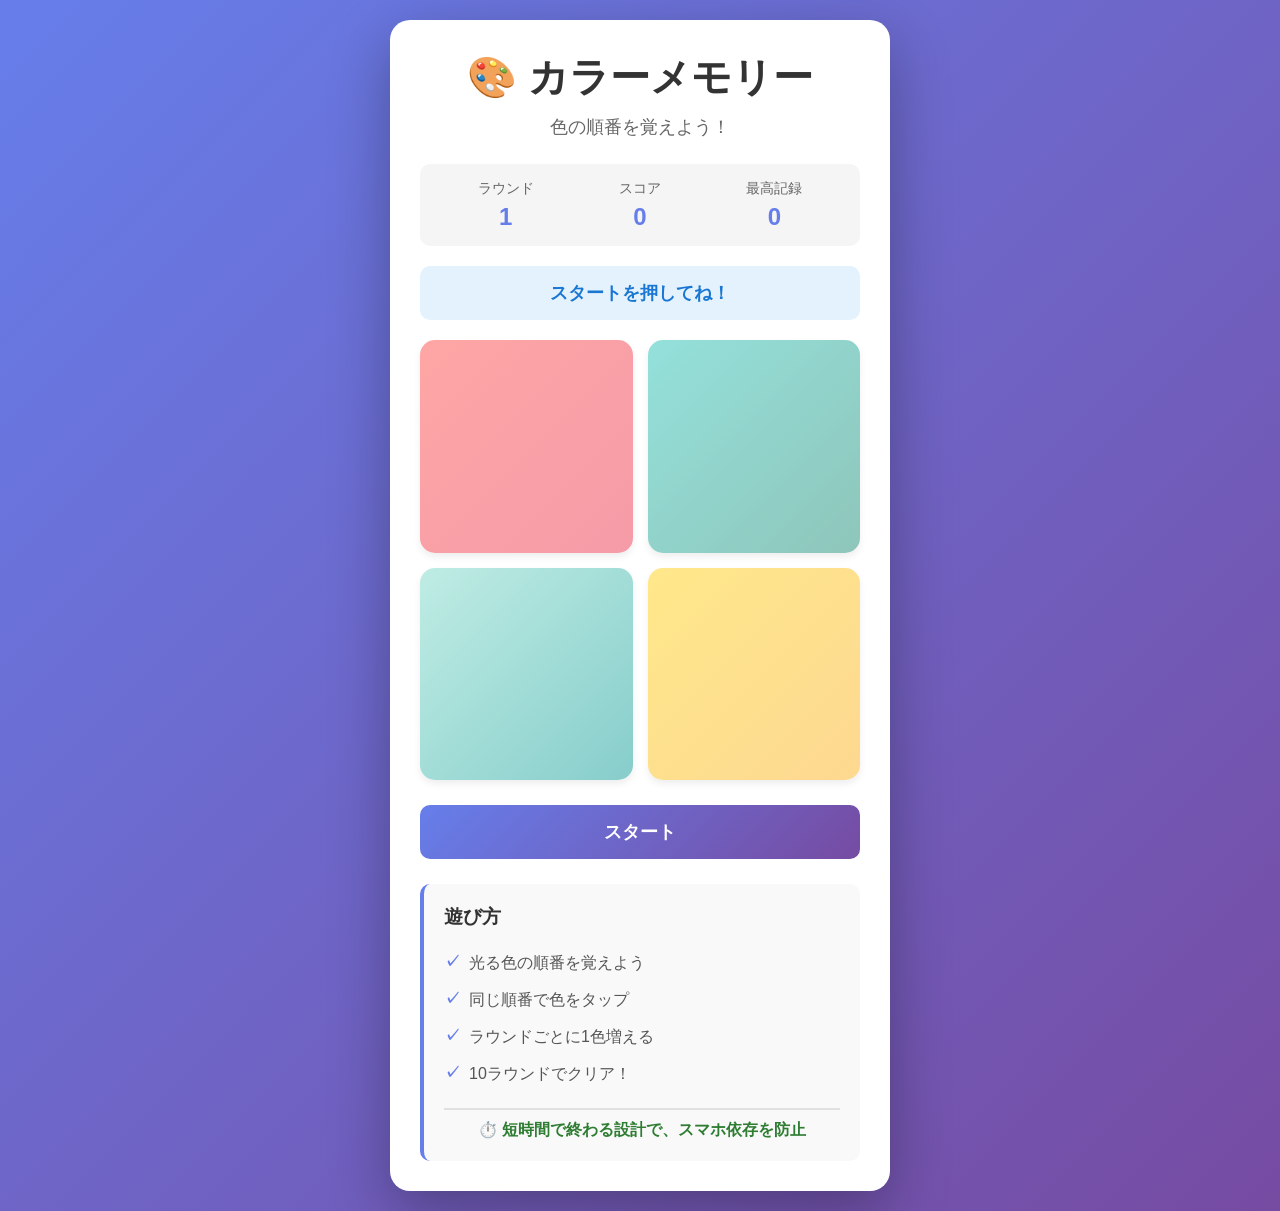
==== index.html @ 07cfcf77 "Add Color Memory casual game to prevent smartphone addiction Features: - Simple memory game with col" ====
<!DOCTYPE html>
<html lang="ja">
<head>
    <meta charset="UTF-8">
    <meta name="viewport" content="width=device-width, initial-scale=1.0">
    <title>カラーメモリー - 短時間暇つぶしゲーム</title>
    <link rel="stylesheet" href="style.css">
</head>
<body>
    <div class="container">
        <header>
            <h1>🎨 カラーメモリー</h1>
            <p class="subtitle">色の順番を覚えよう！</p>
        </header>

        <div class="game-info">
            <div class="info-item">
                <span class="label">ラウンド</span>
                <span class="value" id="round">1</span>
            </div>
            <div class="info-item">
                <span class="label">スコア</span>
                <span class="value" id="score">0</span>
            </div>
            <div class="info-item">
                <span class="label">最高記録</span>
                <span class="value" id="highscore">0</span>
            </div>
        </div>

        <div class="message" id="message">スタートを押してね！</div>

        <div class="color-grid" id="colorGrid">
            <button class="color-button red" data-color="red"></button>
            <button class="color-button blue" data-color="blue"></button>
            <button class="color-button green" data-color="green"></button>
            <button class="color-button yellow" data-color="yellow"></button>
        </div>

        <div class="controls">
            <button class="btn btn-start" id="startBtn">スタート</button>
            <button class="btn btn-reset" id="resetBtn" style="display: none;">もう一度</button>
        </div>

        <div class="game-rules">
            <h3>遊び方</h3>
            <ul>
                <li>光る色の順番を覚えよう</li>
                <li>同じ順番で色をタップ</li>
                <li>ラウンドごとに1色増える</li>
                <li>10ラウンドでクリア！</li>
            </ul>
            <p class="anti-addiction">⏱️ 短時間で終わる設計で、スマホ依存を防止</p>
        </div>
    </div>

    <script src="game.js"></script>
</body>
</html>
---- style.css ----
* {
    margin: 0;
    padding: 0;
    box-sizing: border-box;
}

body {
    font-family: 'Arial', 'Hiragino Sans', 'Meiryo', sans-serif;
    background: linear-gradient(135deg, #667eea 0%, #764ba2 100%);
    min-height: 100vh;
    display: flex;
    justify-content: center;
    align-items: center;
    padding: 20px;
}

.container {
    background: white;
    border-radius: 20px;
    padding: 30px;
    max-width: 500px;
    width: 100%;
    box-shadow: 0 20px 60px rgba(0, 0, 0, 0.3);
}

header {
    text-align: center;
    margin-bottom: 25px;
}

h1 {
    color: #333;
    font-size: 2.5em;
    margin-bottom: 10px;
}

.subtitle {
    color: #666;
    font-size: 1.1em;
}

.game-info {
    display: flex;
    justify-content: space-around;
    margin-bottom: 20px;
    padding: 15px;
    background: #f5f5f5;
    border-radius: 10px;
}

.info-item {
    text-align: center;
}

.label {
    display: block;
    font-size: 0.9em;
    color: #666;
    margin-bottom: 5px;
}

.value {
    display: block;
    font-size: 1.5em;
    font-weight: bold;
    color: #667eea;
}

.message {
    text-align: center;
    padding: 15px;
    margin-bottom: 20px;
    background: #e3f2fd;
    border-radius: 10px;
    font-size: 1.1em;
    color: #1976d2;
    font-weight: bold;
    min-height: 50px;
    display: flex;
    align-items: center;
    justify-content: center;
}

.message.success {
    background: #e8f5e9;
    color: #2e7d32;
}

.message.error {
    background: #ffebee;
    color: #c62828;
}

.color-grid {
    display: grid;
    grid-template-columns: repeat(2, 1fr);
    gap: 15px;
    margin-bottom: 25px;
}

.color-button {
    width: 100%;
    aspect-ratio: 1;
    border: none;
    border-radius: 15px;
    cursor: pointer;
    transition: all 0.3s ease;
    box-shadow: 0 4px 6px rgba(0, 0, 0, 0.1);
    position: relative;
    overflow: hidden;
}

.color-button:hover:not(:disabled) {
    transform: translateY(-5px);
    box-shadow: 0 8px 12px rgba(0, 0, 0, 0.2);
}

.color-button:active:not(:disabled) {
    transform: translateY(-2px);
}

.color-button:disabled {
    cursor: not-allowed;
    opacity: 0.6;
}

.color-button.red {
    background: linear-gradient(135deg, #ff6b6b 0%, #ee5a6f 100%);
}

.color-button.blue {
    background: linear-gradient(135deg, #4ecdc4 0%, #44a08d 100%);
}

.color-button.green {
    background: linear-gradient(135deg, #95e1d3 0%, #38ada9 100%);
}

.color-button.yellow {
    background: linear-gradient(135deg, #ffd93d 0%, #fcbf49 100%);
}

.color-button.active {
    transform: scale(0.95);
    filter: brightness(1.5);
    box-shadow: 0 0 30px rgba(255, 255, 255, 0.8);
}

.controls {
    display: flex;
    gap: 10px;
    justify-content: center;
    margin-bottom: 25px;
}

.btn {
    padding: 15px 30px;
    font-size: 1.1em;
    font-weight: bold;
    border: none;
    border-radius: 10px;
    cursor: pointer;
    transition: all 0.3s ease;
    font-family: inherit;
}

.btn-start {
    background: linear-gradient(135deg, #667eea 0%, #764ba2 100%);
    color: white;
    flex: 1;
}

.btn-start:hover {
    transform: translateY(-2px);
    box-shadow: 0 6px 12px rgba(102, 126, 234, 0.4);
}

.btn-reset {
    background: linear-gradient(135deg, #f093fb 0%, #f5576c 100%);
    color: white;
    flex: 1;
}

.btn-reset:hover {
    transform: translateY(-2px);
    box-shadow: 0 6px 12px rgba(245, 87, 108, 0.4);
}

.btn:active {
    transform: translateY(0);
}

.game-rules {
    background: #f9f9f9;
    padding: 20px;
    border-radius: 10px;
    border-left: 4px solid #667eea;
}

.game-rules h3 {
    color: #333;
    margin-bottom: 15px;
    font-size: 1.2em;
}

.game-rules ul {
    list-style: none;
    margin-bottom: 15px;
}

.game-rules li {
    padding: 8px 0;
    color: #555;
    position: relative;
    padding-left: 25px;
}

.game-rules li::before {
    content: "✓";
    position: absolute;
    left: 0;
    color: #667eea;
    font-weight: bold;
}

.anti-addiction {
    text-align: center;
    color: #2e7d32;
    font-weight: bold;
    margin-top: 10px;
    padding-top: 10px;
    border-top: 2px solid #e0e0e0;
}

@media (max-width: 480px) {
    .container {
        padding: 20px;
    }

    h1 {
        font-size: 2em;
    }

    .game-info {
        flex-direction: column;
        gap: 10px;
    }

    .color-grid {
        gap: 10px;
    }
}

/* アニメーション */
@keyframes pulse {
    0%, 100% {
        transform: scale(1);
    }
    50% {
        transform: scale(1.05);
    }
}

.pulse {
    animation: pulse 0.5s ease-in-out;
}
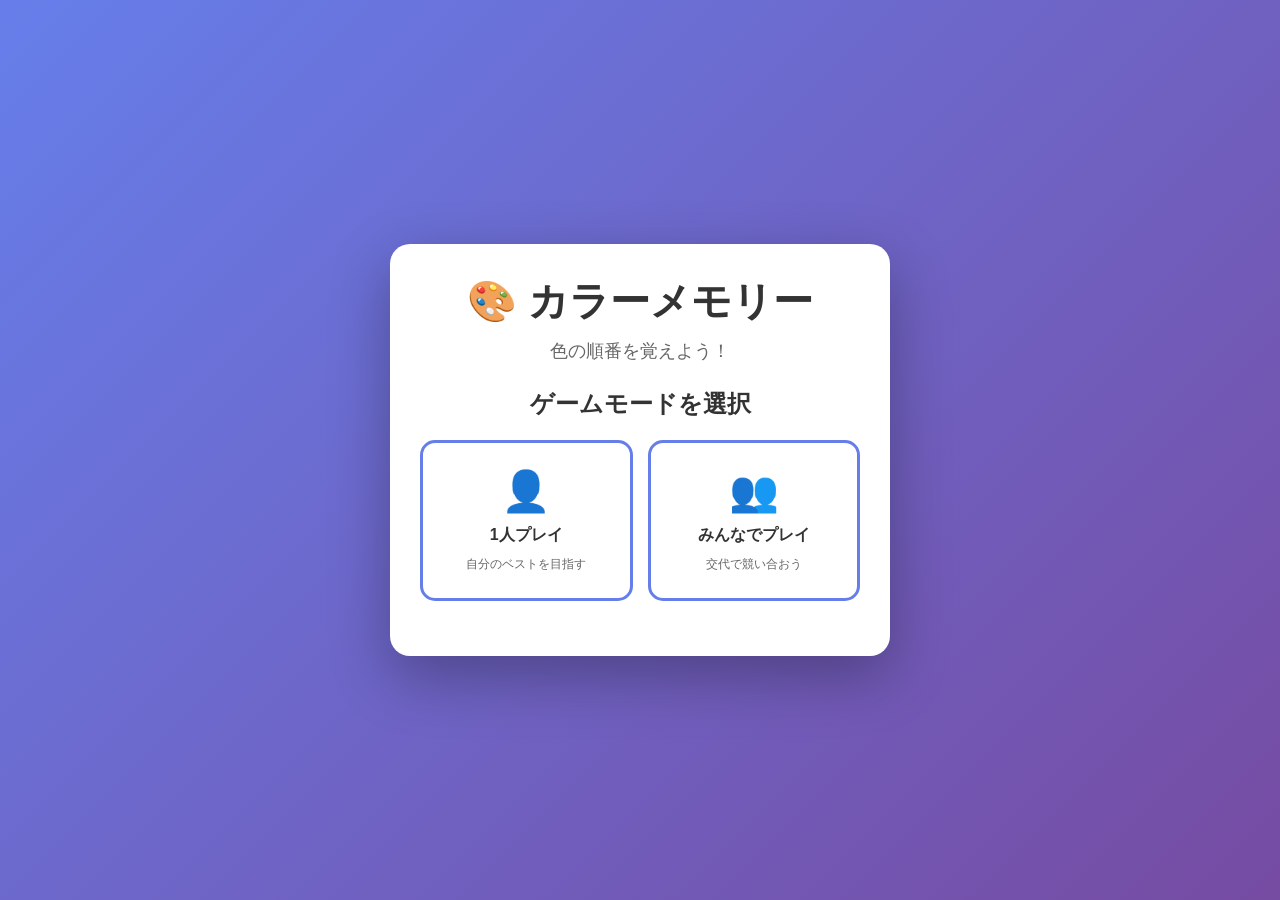
==== commit 91b06bf1: "Add multiplayer mode (2-4 players) with turn-based gameplay Features: - Mode selection screen (singl" ====
--- a/index.html
+++ b/index.html
@@ -13,44 +13,92 @@
             <p class="subtitle">色の順番を覚えよう！</p>
         </header>
 
-        <div class="game-info">
-            <div class="info-item">
-                <span class="label">ラウンド</span>
-                <span class="value" id="round">1</span>
-            </div>
-            <div class="info-item">
-                <span class="label">スコア</span>
-                <span class="value" id="score">0</span>
-            </div>
-            <div class="info-item">
-                <span class="label">最高記録</span>
-                <span class="value" id="highscore">0</span>
+        <!-- モード選択画面 -->
+        <div class="mode-selection" id="modeSelection">
+            <h2>ゲームモードを選択</h2>
+            <div class="mode-buttons">
+                <button class="mode-btn" id="singlePlayerBtn">
+                    <span class="mode-icon">👤</span>
+                    <span class="mode-title">1人プレイ</span>
+                    <span class="mode-desc">自分のベストを目指す</span>
+                </button>
+                <button class="mode-btn" id="multiPlayerBtn">
+                    <span class="mode-icon">👥</span>
+                    <span class="mode-title">みんなでプレイ</span>
+                    <span class="mode-desc">交代で競い合おう</span>
+                </button>
             </div>
         </div>
 
-        <div class="message" id="message">スタートを押してね！</div>
-
-        <div class="color-grid" id="colorGrid">
-            <button class="color-button red" data-color="red"></button>
-            <button class="color-button blue" data-color="blue"></button>
-            <button class="color-button green" data-color="green"></button>
-            <button class="color-button yellow" data-color="yellow"></button>
+        <!-- プレイヤー設定画面 -->
+        <div class="player-setup" id="playerSetup" style="display: none;">
+            <h2>プレイヤー設定</h2>
+            <div class="player-count">
+                <label>人数を選択:</label>
+                <select id="playerCount">
+                    <option value="2">2人</option>
+                    <option value="3">3人</option>
+                    <option value="4">4人</option>
+                </select>
+            </div>
+            <div class="player-names" id="playerNames"></div>
+            <button class="btn btn-start" id="startMultiplayerBtn">ゲーム開始</button>
+            <button class="btn btn-back" id="backToModeBtn">戻る</button>
         </div>
 
-        <div class="controls">
-            <button class="btn btn-start" id="startBtn">スタート</button>
-            <button class="btn btn-reset" id="resetBtn" style="display: none;">もう一度</button>
-        </div>
+        <!-- ゲーム画面 -->
+        <div class="game-screen" id="gameScreen" style="display: none;">
+            <!-- 現在のプレイヤー表示 -->
+            <div class="current-player" id="currentPlayerDisplay" style="display: none;">
+                <span class="player-label">プレイヤー:</span>
+                <span class="player-name" id="currentPlayerName"></span>
+            </div>
 
-        <div class="game-rules">
-            <h3>遊び方</h3>
-            <ul>
-                <li>光る色の順番を覚えよう</li>
-                <li>同じ順番で色をタップ</li>
-                <li>ラウンドごとに1色増える</li>
-                <li>10ラウンドでクリア！</li>
-            </ul>
-            <p class="anti-addiction">⏱️ 短時間で終わる設計で、スマホ依存を防止</p>
+            <div class="game-info">
+                <div class="info-item">
+                    <span class="label">ラウンド</span>
+                    <span class="value" id="round">1</span>
+                </div>
+                <div class="info-item">
+                    <span class="label">スコア</span>
+                    <span class="value" id="score">0</span>
+                </div>
+                <div class="info-item">
+                    <span class="label">最高記録</span>
+                    <span class="value" id="highscore">0</span>
+                </div>
+            </div>
+
+            <div class="message" id="message">スタートを押してね！</div>
+
+            <div class="color-grid" id="colorGrid">
+                <button class="color-button red" data-color="red"></button>
+                <button class="color-button blue" data-color="blue"></button>
+                <button class="color-button green" data-color="green"></button>
+                <button class="color-button yellow" data-color="yellow"></button>
+            </div>
+
+            <div class="controls">
+                <button class="btn btn-start" id="startBtn">スタート</button>
+                <button class="btn btn-reset" id="resetBtn" style="display: none;">もう一度</button>
+            </div>
+
+            <!-- リーダーボード（マルチプレイヤー用） -->
+            <div class="leaderboard" id="leaderboard" style="display: none;">
+                <h3>スコアボード</h3>
+                <div class="leaderboard-list" id="leaderboardList"></div>
+            </div>
+
+            <div class="game-rules">
+                <h3>遊び方</h3>
+                <ul>
+                    <li>光る色の順番を覚えよう</li>
+                    <li>同じ順番で色をタップ</li>
+                    <li>ラウンドごとに1色増える</li>
+                    <li>10ラウンドでクリア！</li>
+                </ul>
+                <p class="anti-addiction">⏱️ 短時間で終わる設計で、スマホ依存を防止</p>
+            </div>
         </div>
     </div>
 
--- a/style.css
+++ b/style.css
@@ -264,3 +264,248 @@
 .pulse {
     animation: pulse 0.5s ease-in-out;
 }
+
+/* モード選択画面 */
+.mode-selection {
+    margin-bottom: 25px;
+}
+
+.mode-selection h2 {
+    text-align: center;
+    color: #333;
+    margin-bottom: 20px;
+    font-size: 1.5em;
+}
+
+.mode-buttons {
+    display: grid;
+    grid-template-columns: repeat(2, 1fr);
+    gap: 15px;
+}
+
+.mode-btn {
+    background: white;
+    border: 3px solid #667eea;
+    border-radius: 15px;
+    padding: 25px 15px;
+    cursor: pointer;
+    transition: all 0.3s ease;
+    display: flex;
+    flex-direction: column;
+    align-items: center;
+    gap: 10px;
+}
+
+.mode-btn:hover {
+    background: linear-gradient(135deg, #667eea 0%, #764ba2 100%);
+    transform: translateY(-5px);
+    box-shadow: 0 8px 16px rgba(102, 126, 234, 0.4);
+}
+
+.mode-btn:hover .mode-icon,
+.mode-btn:hover .mode-title,
+.mode-btn:hover .mode-desc {
+    color: white;
+}
+
+.mode-icon {
+    font-size: 3em;
+}
+
+.mode-title {
+    font-size: 1.2em;
+    font-weight: bold;
+    color: #333;
+}
+
+.mode-desc {
+    font-size: 0.9em;
+    color: #666;
+    text-align: center;
+}
+
+/* プレイヤー設定画面 */
+.player-setup {
+    margin-bottom: 25px;
+}
+
+.player-setup h2 {
+    text-align: center;
+    color: #333;
+    margin-bottom: 20px;
+    font-size: 1.5em;
+}
+
+.player-count {
+    margin-bottom: 20px;
+    text-align: center;
+}
+
+.player-count label {
+    display: block;
+    margin-bottom: 10px;
+    color: #555;
+    font-weight: bold;
+}
+
+.player-count select {
+    padding: 10px 20px;
+    font-size: 1.1em;
+    border: 2px solid #667eea;
+    border-radius: 8px;
+    cursor: pointer;
+    background: white;
+    color: #333;
+}
+
+.player-names {
+    display: flex;
+    flex-direction: column;
+    gap: 15px;
+    margin-bottom: 20px;
+}
+
+.player-input {
+    display: flex;
+    align-items: center;
+    gap: 10px;
+}
+
+.player-input label {
+    min-width: 100px;
+    font-weight: bold;
+    color: #555;
+}
+
+.player-input input {
+    flex: 1;
+    padding: 12px;
+    font-size: 1em;
+    border: 2px solid #e0e0e0;
+    border-radius: 8px;
+    transition: border-color 0.3s ease;
+}
+
+.player-input input:focus {
+    outline: none;
+    border-color: #667eea;
+}
+
+.btn-back {
+    background: linear-gradient(135deg, #95a5a6 0%, #7f8c8d 100%);
+    color: white;
+    flex: 1;
+    margin-top: 10px;
+}
+
+.btn-back:hover {
+    transform: translateY(-2px);
+    box-shadow: 0 6px 12px rgba(127, 140, 141, 0.4);
+}
+
+/* 現在のプレイヤー表示 */
+.current-player {
+    text-align: center;
+    padding: 15px;
+    margin-bottom: 15px;
+    background: linear-gradient(135deg, #667eea 0%, #764ba2 100%);
+    border-radius: 10px;
+    color: white;
+}
+
+.player-label {
+    font-size: 0.9em;
+    opacity: 0.9;
+}
+
+.player-name {
+    font-size: 1.5em;
+    font-weight: bold;
+    margin-left: 10px;
+}
+
+/* リーダーボード */
+.leaderboard {
+    background: #f9f9f9;
+    padding: 20px;
+    border-radius: 10px;
+    margin-bottom: 20px;
+    border-left: 4px solid #667eea;
+}
+
+.leaderboard h3 {
+    color: #333;
+    margin-bottom: 15px;
+    font-size: 1.2em;
+    text-align: center;
+}
+
+.leaderboard-list {
+    display: flex;
+    flex-direction: column;
+    gap: 10px;
+}
+
+.leaderboard-item {
+    display: flex;
+    justify-content: space-between;
+    align-items: center;
+    padding: 12px 15px;
+    background: white;
+    border-radius: 8px;
+    border: 2px solid #e0e0e0;
+    transition: all 0.3s ease;
+}
+
+.leaderboard-item.rank-1 {
+    border-color: #ffd700;
+    background: linear-gradient(135deg, #fff9e6 0%, #fffbf0 100%);
+}
+
+.leaderboard-item.rank-2 {
+    border-color: #c0c0c0;
+    background: linear-gradient(135deg, #f5f5f5 0%, #fafafa 100%);
+}
+
+.leaderboard-item.rank-3 {
+    border-color: #cd7f32;
+    background: linear-gradient(135deg, #fff0e6 0%, #fff5ed 100%);
+}
+
+.player-info {
+    display: flex;
+    align-items: center;
+    gap: 10px;
+}
+
+.rank-badge {
+    font-size: 1.5em;
+    min-width: 35px;
+    text-align: center;
+}
+
+.player-name-leaderboard {
+    font-weight: bold;
+    color: #333;
+}
+
+.player-score {
+    font-size: 1.3em;
+    font-weight: bold;
+    color: #667eea;
+}
+
+@media (max-width: 480px) {
+    .mode-buttons {
+        grid-template-columns: 1fr;
+    }
+
+    .player-input {
+        flex-direction: column;
+        align-items: stretch;
+    }
+
+    .player-input label {
+        min-width: auto;
+    }
+}
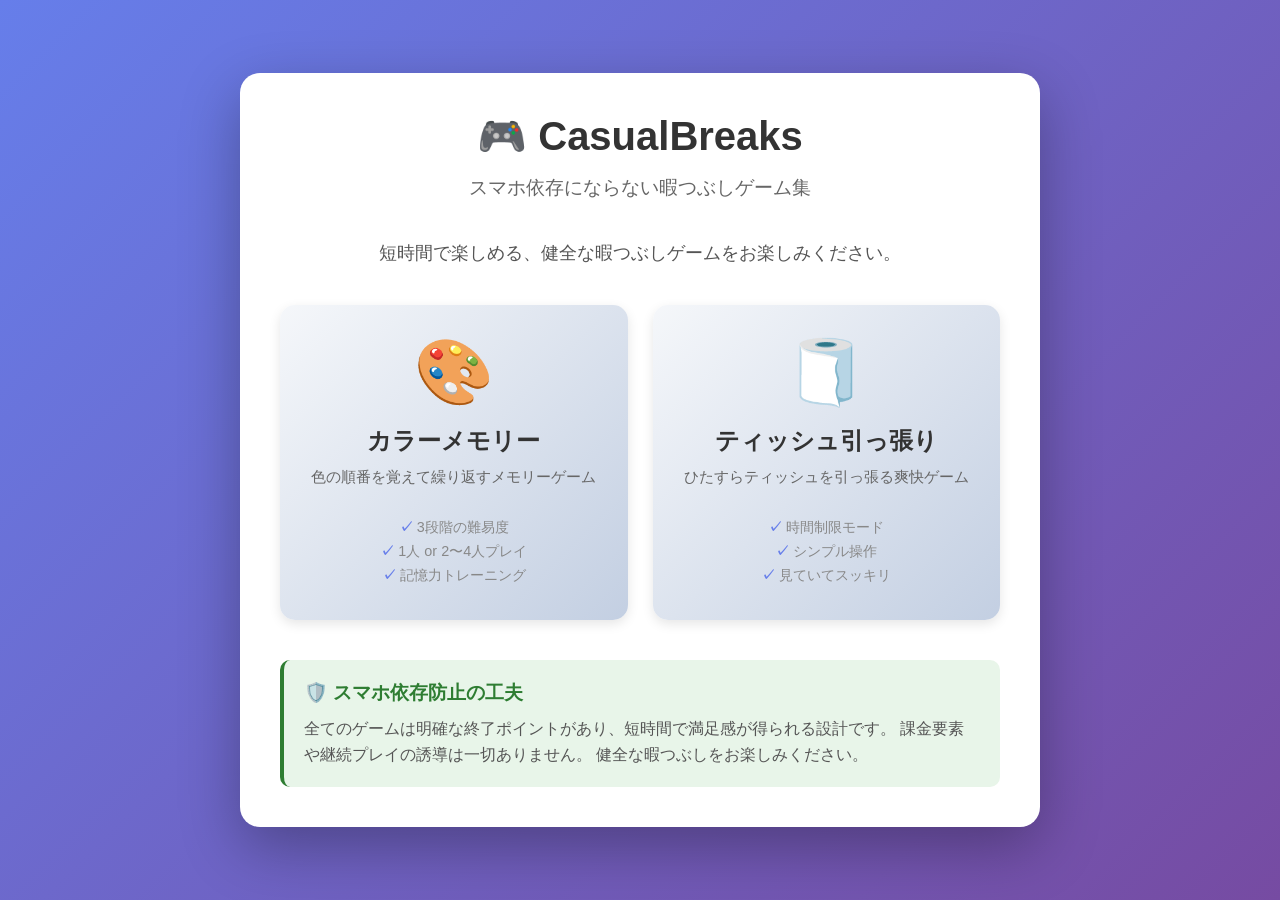
==== commit 7fb996fa: "Add tissue pulling game and reorganize project structure New Game: Tissue Pull - Time-limited tissue" ====
--- a/index.html
+++ b/index.html
@@ -3,105 +3,195 @@
 <head>
     <meta charset="UTF-8">
     <meta name="viewport" content="width=device-width, initial-scale=1.0">
-    <title>カラーメモリー - 短時間暇つぶしゲーム</title>
-    <link rel="stylesheet" href="style.css">
+    <title>CasualBreaks - スマホ依存にならない暇つぶしゲーム集</title>
+    <style>
+        * {
+            margin: 0;
+            padding: 0;
+            box-sizing: border-box;
+        }
+
+        body {
+            font-family: 'Arial', 'Hiragino Sans', 'Meiryo', sans-serif;
+            background: linear-gradient(135deg, #667eea 0%, #764ba2 100%);
+            min-height: 100vh;
+            display: flex;
+            justify-content: center;
+            align-items: center;
+            padding: 20px;
+        }
+
+        .container {
+            background: white;
+            border-radius: 20px;
+            padding: 40px;
+            max-width: 800px;
+            width: 100%;
+            box-shadow: 0 20px 60px rgba(0, 0, 0, 0.3);
+        }
+
+        header {
+            text-align: center;
+            margin-bottom: 40px;
+        }
+
+        h1 {
+            color: #333;
+            font-size: 2.5em;
+            margin-bottom: 15px;
+        }
+
+        .subtitle {
+            color: #666;
+            font-size: 1.2em;
+        }
+
+        .description {
+            text-align: center;
+            margin-bottom: 40px;
+            color: #555;
+            font-size: 1.1em;
+        }
+
+        .game-grid {
+            display: grid;
+            grid-template-columns: repeat(auto-fit, minmax(300px, 1fr));
+            gap: 25px;
+            margin-bottom: 40px;
+        }
+
+        .game-card {
+            background: linear-gradient(135deg, #f5f7fa 0%, #c3cfe2 100%);
+            border-radius: 15px;
+            padding: 30px;
+            text-decoration: none;
+            color: #333;
+            transition: all 0.3s ease;
+            box-shadow: 0 4px 12px rgba(0, 0, 0, 0.1);
+            display: flex;
+            flex-direction: column;
+            align-items: center;
+            text-align: center;
+        }
+
+        .game-card:hover {
+            transform: translateY(-10px);
+            box-shadow: 0 12px 24px rgba(0, 0, 0, 0.2);
+        }
+
+        .game-icon {
+            font-size: 4em;
+            margin-bottom: 15px;
+        }
+
+        .game-title {
+            font-size: 1.5em;
+            font-weight: bold;
+            margin-bottom: 10px;
+            color: #333;
+        }
+
+        .game-description {
+            font-size: 0.95em;
+            color: #666;
+            margin-bottom: 15px;
+        }
+
+        .game-features {
+            list-style: none;
+            padding: 0;
+            margin-top: 10px;
+        }
+
+        .game-features li {
+            font-size: 0.9em;
+            color: #888;
+            margin: 5px 0;
+        }
+
+        .game-features li::before {
+            content: "✓ ";
+            color: #667eea;
+            font-weight: bold;
+        }
+
+        .anti-addiction-note {
+            background: #e8f5e9;
+            border-left: 4px solid #2e7d32;
+            padding: 20px;
+            border-radius: 10px;
+            margin-top: 20px;
+        }
+
+        .anti-addiction-note h3 {
+            color: #2e7d32;
+            margin-bottom: 10px;
+            font-size: 1.2em;
+        }
+
+        .anti-addiction-note p {
+            color: #555;
+            line-height: 1.6;
+        }
+
+        @media (max-width: 600px) {
+            .container {
+                padding: 20px;
+            }
+
+            h1 {
+                font-size: 2em;
+            }
+
+            .game-grid {
+                grid-template-columns: 1fr;
+            }
+        }
+    </style>
 </head>
 <body>
     <div class="container">
         <header>
-            <h1>🎨 カラーメモリー</h1>
-            <p class="subtitle">色の順番を覚えよう！</p>
+            <h1>🎮 CasualBreaks</h1>
+            <p class="subtitle">スマホ依存にならない暇つぶしゲーム集</p>
         </header>
 
-        <!-- モード選択画面 -->
-        <div class="mode-selection" id="modeSelection">
-            <h2>ゲームモードを選択</h2>
-            <div class="mode-buttons">
-                <button class="mode-btn" id="singlePlayerBtn">
-                    <span class="mode-icon">👤</span>
-                    <span class="mode-title">1人プレイ</span>
-                    <span class="mode-desc">自分のベストを目指す</span>
-                </button>
-                <button class="mode-btn" id="multiPlayerBtn">
-                    <span class="mode-icon">👥</span>
-                    <span class="mode-title">みんなでプレイ</span>
-                    <span class="mode-desc">交代で競い合おう</span>
-                </button>
-            </div>
+        <div class="description">
+            <p>短時間で楽しめる、健全な暇つぶしゲームをお楽しみください。</p>
         </div>
 
-        <!-- プレイヤー設定画面 -->
-        <div class="player-setup" id="playerSetup" style="display: none;">
-            <h2>プレイヤー設定</h2>
-            <div class="player-count">
-                <label>人数を選択:</label>
-                <select id="playerCount">
-                    <option value="2">2人</option>
-                    <option value="3">3人</option>
-                    <option value="4">4人</option>
-                </select>
-            </div>
-            <div class="player-names" id="playerNames"></div>
-            <button class="btn btn-start" id="startMultiplayerBtn">ゲーム開始</button>
-            <button class="btn btn-back" id="backToModeBtn">戻る</button>
+        <div class="game-grid">
+            <a href="color-memory.html" class="game-card">
+                <div class="game-icon">🎨</div>
+                <div class="game-title">カラーメモリー</div>
+                <div class="game-description">色の順番を覚えて繰り返すメモリーゲーム</div>
+                <ul class="game-features">
+                    <li>3段階の難易度</li>
+                    <li>1人 or 2〜4人プレイ</li>
+                    <li>記憶力トレーニング</li>
+                </ul>
+            </a>
+
+            <a href="tissue-pull.html" class="game-card">
+                <div class="game-icon">🧻</div>
+                <div class="game-title">ティッシュ引っ張り</div>
+                <div class="game-description">ひたすらティッシュを引っ張る爽快ゲーム</div>
+                <ul class="game-features">
+                    <li>時間制限モード</li>
+                    <li>シンプル操作</li>
+                    <li>見ていてスッキリ</li>
+                </ul>
+            </a>
         </div>
 
-        <!-- ゲーム画面 -->
-        <div class="game-screen" id="gameScreen" style="display: none;">
-            <!-- 現在のプレイヤー表示 -->
-            <div class="current-player" id="currentPlayerDisplay" style="display: none;">
-                <span class="player-label">プレイヤー:</span>
-                <span class="player-name" id="currentPlayerName"></span>
-            </div>
-
-            <div class="game-info">
-                <div class="info-item">
-                    <span class="label">ラウンド</span>
-                    <span class="value" id="round">1</span>
-                </div>
-                <div class="info-item">
-                    <span class="label">スコア</span>
-                    <span class="value" id="score">0</span>
-                </div>
-                <div class="info-item">
-                    <span class="label">最高記録</span>
-                    <span class="value" id="highscore">0</span>
-                </div>
-            </div>
-
-            <div class="message" id="message">スタートを押してね！</div>
-
-            <div class="color-grid" id="colorGrid">
-                <button class="color-button red" data-color="red"></button>
-                <button class="color-button blue" data-color="blue"></button>
-                <button class="color-button green" data-color="green"></button>
-                <button class="color-button yellow" data-color="yellow"></button>
-            </div>
-
-            <div class="controls">
-                <button class="btn btn-start" id="startBtn">スタート</button>
-                <button class="btn btn-reset" id="resetBtn" style="display: none;">もう一度</button>
-            </div>
-
-            <!-- リーダーボード（マルチプレイヤー用） -->
-            <div class="leaderboard" id="leaderboard" style="display: none;">
-                <h3>スコアボード</h3>
-                <div class="leaderboard-list" id="leaderboardList"></div>
-            </div>
-
-            <div class="game-rules">
-                <h3>遊び方</h3>
-                <ul>
-                    <li>光る色の順番を覚えよう</li>
-                    <li>同じ順番で色をタップ</li>
-                    <li>ラウンドごとに1色増える</li>
-                    <li>10ラウンドでクリア！</li>
-                </ul>
-                <p class="anti-addiction">⏱️ 短時間で終わる設計で、スマホ依存を防止</p>
-            </div>
+        <div class="anti-addiction-note">
+            <h3>🛡️ スマホ依存防止の工夫</h3>
+            <p>
+                全てのゲームは明確な終了ポイントがあり、短時間で満足感が得られる設計です。
+                課金要素や継続プレイの誘導は一切ありません。
+                健全な暇つぶしをお楽しみください。
+            </p>
         </div>
     </div>
-
-    <script src="game.js"></script>
 </body>
 </html>
